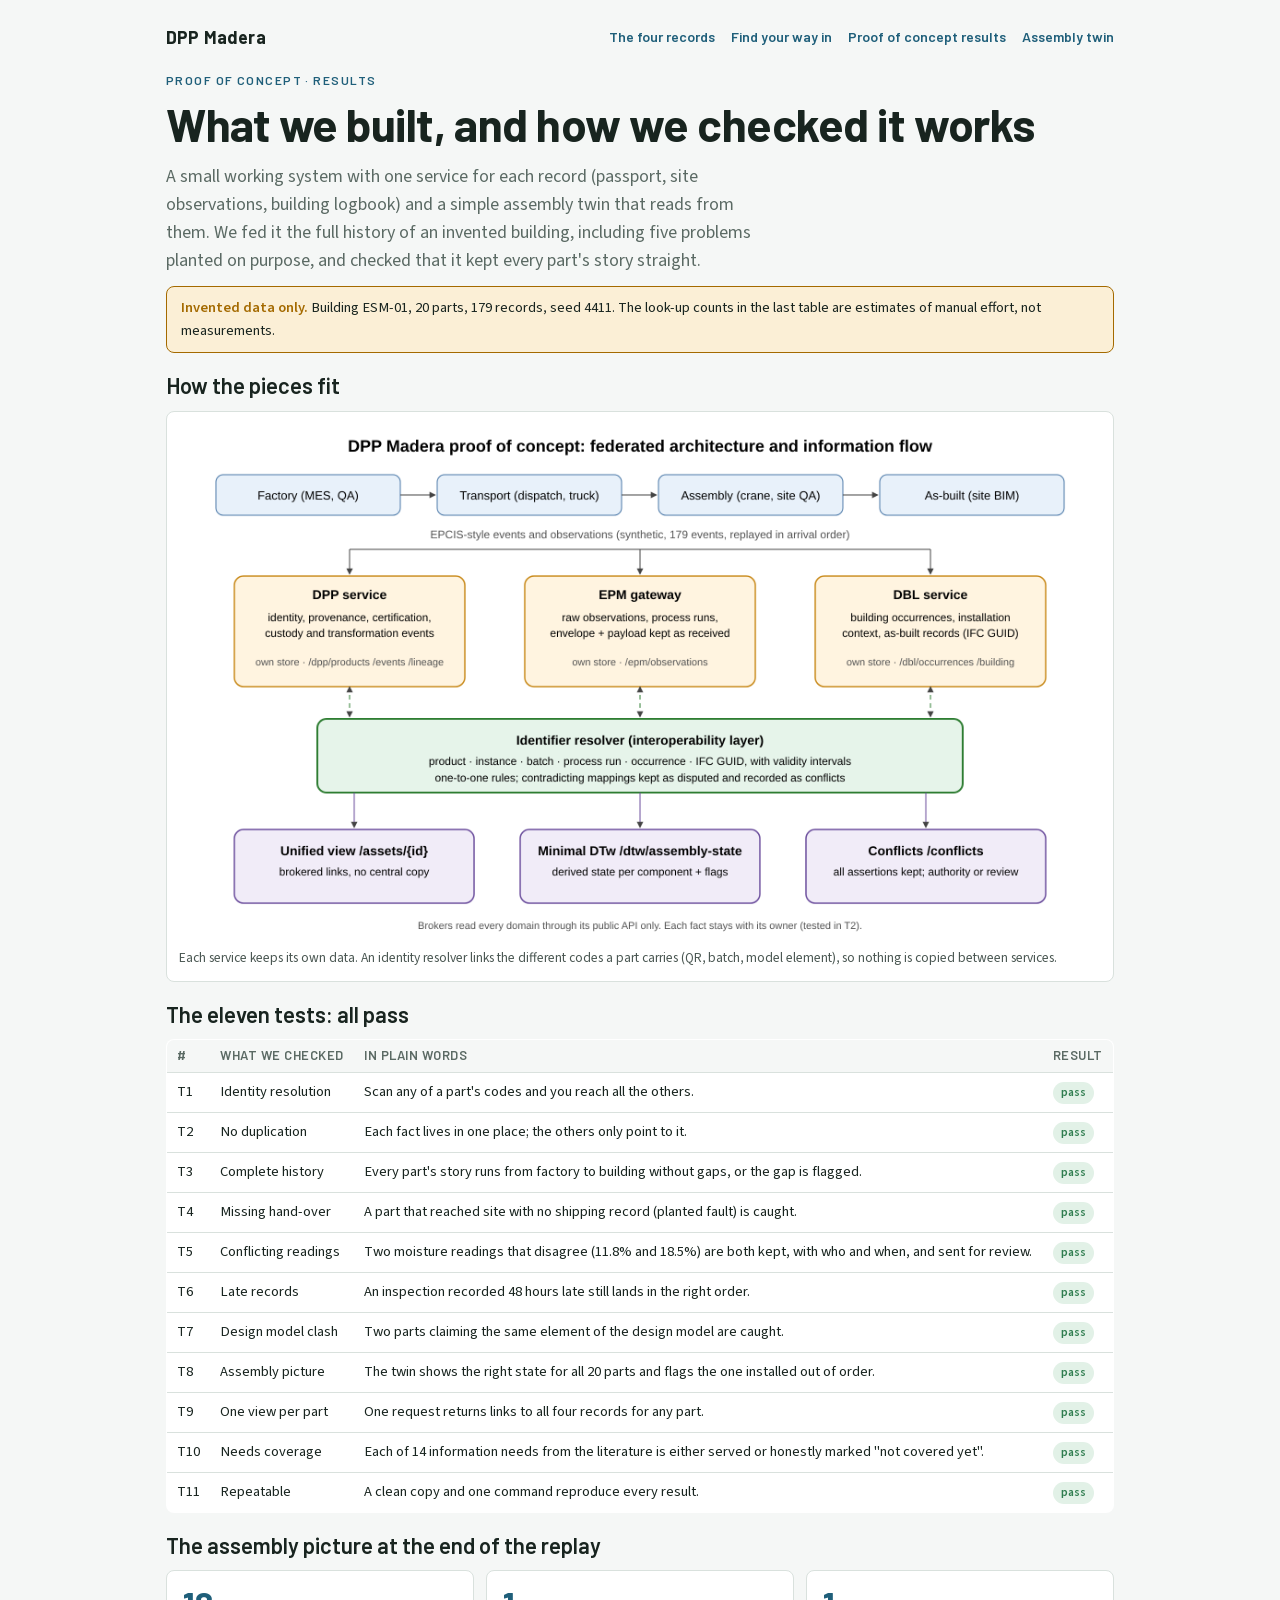
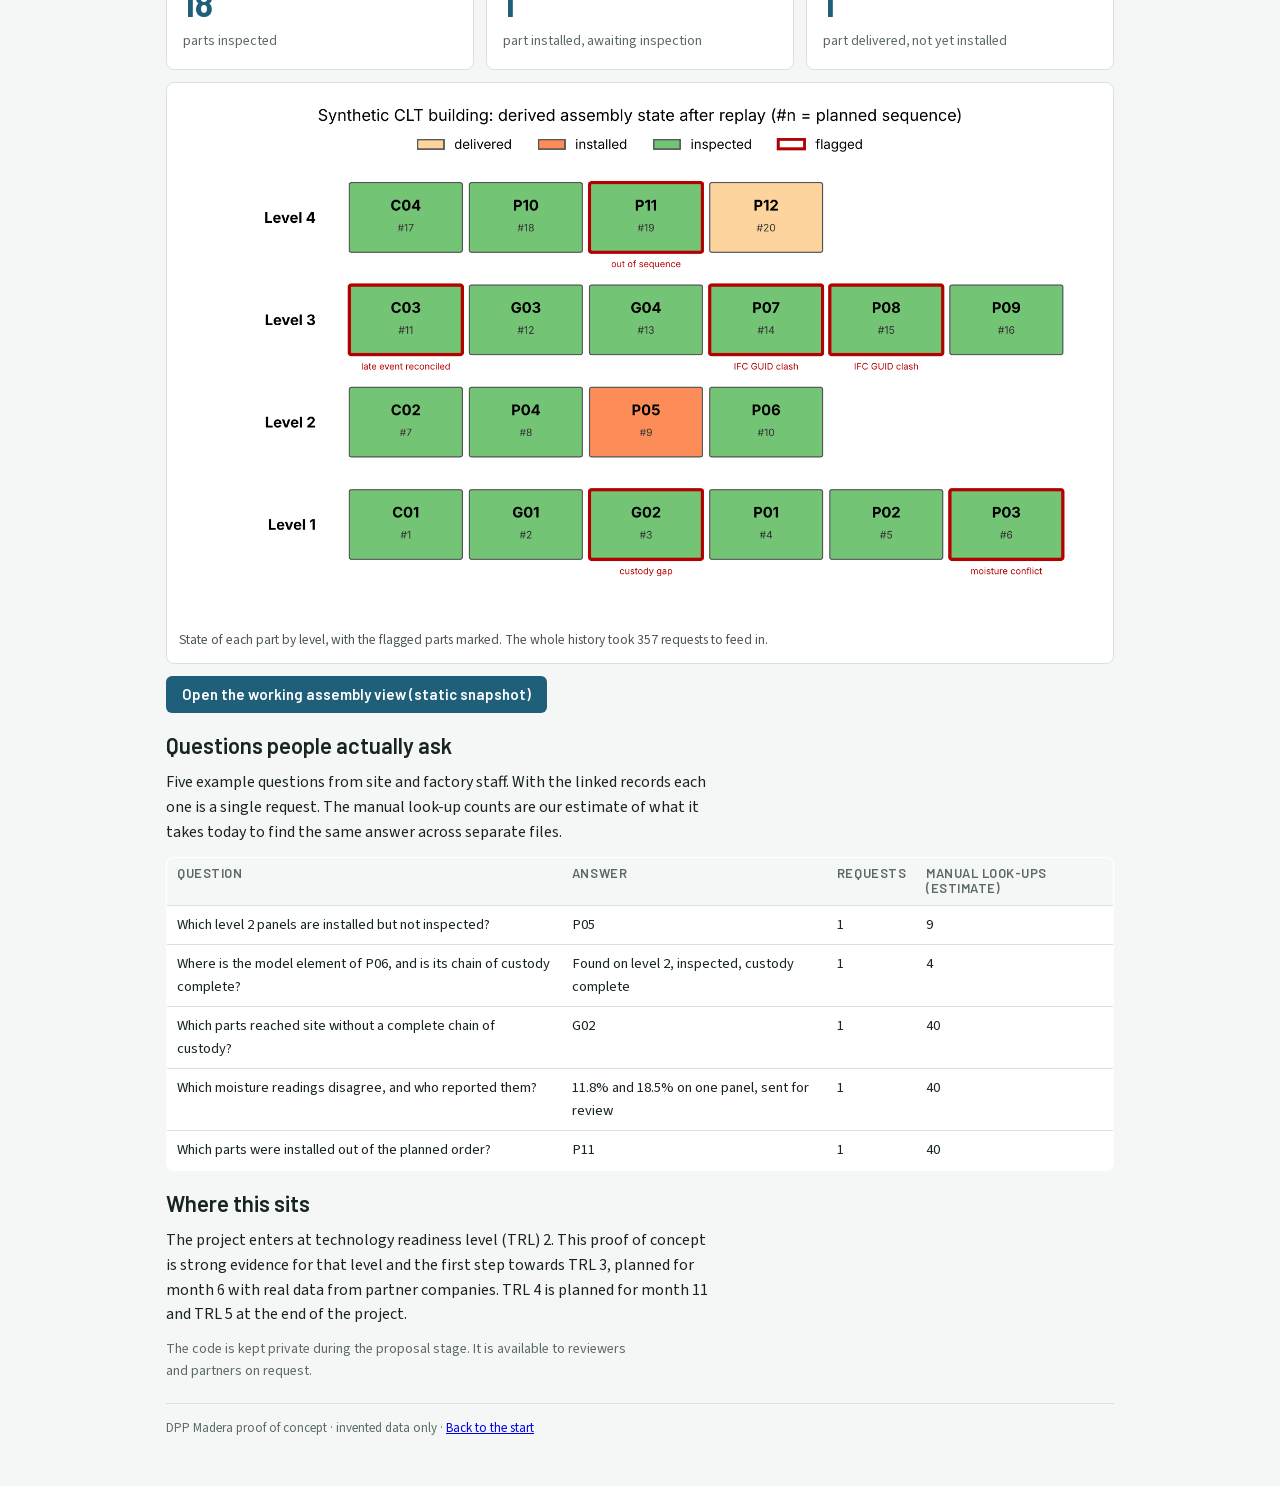
==== site/poc.html @ 1c22d86d "Add static website for the PoC mockups and results (site/) Landing page explaining DPP, EPM, DBL and" ====
<!doctype html>
<html lang="en-GB">
<head>
<meta charset="utf-8">
<meta name="viewport" content="width=device-width,initial-scale=1">
<title>PoC Results</title>
<meta name="description" content="What the DPP Madera proof of concept built, the eleven tests and their results. Invented data.">
<link rel="stylesheet" href="assets/site.css">
</head>
<body>
<div class="wrap">

<div class="top">
  <a class="brand" href="index.html">DPP Madera</a>
  <nav aria-label="Site">
    <a href="index.html#records">The four records</a>
    <a href="index.html#audiences">Find your way in</a>
    <a href="poc.html" aria-current="page">Proof of concept results</a>
    <a href="twin/index.html">Assembly twin</a>
  </nav>
</div>

<header class="hero">
  <div class="eyebrow">Proof of concept · results</div>
  <h1>What we built, and how we checked it works</h1>
  <p class="lede">A small working system with one service for each record (passport, site observations, building logbook) and a simple assembly twin that reads from them. We fed it the full history of an invented building, including five problems planted on purpose, and checked that it kept every part's story straight.</p>
  <div class="banner"><b>Invented data only.</b> Building ESM-01, 20 parts, 179 records, seed 4411. The look-up counts in the last table are estimates of manual effort, not measurements.</div>
</header>

<section aria-labelledby="arch-h">
  <h2 id="arch-h">How the pieces fit</h2>
  <figure>
    <img src="figures/architecture.png" alt="Architecture: the passport, site observation and building logbook services each keep their own data; an identity resolver links their identifiers; the assembly twin and the unified view read from them through their public interfaces." width="1600" loading="lazy">
    <figcaption>Each service keeps its own data. An identity resolver links the different codes a part carries (QR, batch, model element), so nothing is copied between services.</figcaption>
  </figure>
</section>

<section aria-labelledby="tests-h">
  <h2 id="tests-h">The eleven tests: all pass</h2>
  <div class="tablewrap"><table>
    <thead><tr><th>#</th><th>What we checked</th><th>In plain words</th><th>Result</th></tr></thead>
    <tbody>
      <tr><td>T1</td><td>Identity resolution</td><td>Scan any of a part's codes and you reach all the others.</td><td><span class="badge b-ok">pass</span></td></tr>
      <tr><td>T2</td><td>No duplication</td><td>Each fact lives in one place; the others only point to it.</td><td><span class="badge b-ok">pass</span></td></tr>
      <tr><td>T3</td><td>Complete history</td><td>Every part's story runs from factory to building without gaps, or the gap is flagged.</td><td><span class="badge b-ok">pass</span></td></tr>
      <tr><td>T4</td><td>Missing hand-over</td><td>A part that reached site with no shipping record (planted fault) is caught.</td><td><span class="badge b-ok">pass</span></td></tr>
      <tr><td>T5</td><td>Conflicting readings</td><td>Two moisture readings that disagree (11.8% and 18.5%) are both kept, with who and when, and sent for review.</td><td><span class="badge b-ok">pass</span></td></tr>
      <tr><td>T6</td><td>Late records</td><td>An inspection recorded 48 hours late still lands in the right order.</td><td><span class="badge b-ok">pass</span></td></tr>
      <tr><td>T7</td><td>Design model clash</td><td>Two parts claiming the same element of the design model are caught.</td><td><span class="badge b-ok">pass</span></td></tr>
      <tr><td>T8</td><td>Assembly picture</td><td>The twin shows the right state for all 20 parts and flags the one installed out of order.</td><td><span class="badge b-ok">pass</span></td></tr>
      <tr><td>T9</td><td>One view per part</td><td>One request returns links to all four records for any part.</td><td><span class="badge b-ok">pass</span></td></tr>
      <tr><td>T10</td><td>Needs coverage</td><td>Each of 14 information needs from the literature is either served or honestly marked "not covered yet".</td><td><span class="badge b-ok">pass</span></td></tr>
      <tr><td>T11</td><td>Repeatable</td><td>A clean copy and one command reproduce every result.</td><td><span class="badge b-ok">pass</span></td></tr>
    </tbody>
  </table></div>
</section>

<section aria-labelledby="state-h">
  <h2 id="state-h">The assembly picture at the end of the replay</h2>
  <div class="grid3">
    <div class="card"><span class="stat">18</span><span>parts inspected</span></div>
    <div class="card"><span class="stat">1</span><span>part installed, awaiting inspection</span></div>
    <div class="card"><span class="stat">1</span><span>part delivered, not yet installed</span></div>
  </div>
  <figure>
    <img src="figures/assembly_state.png" alt="Chart of the assembly state per level: most parts inspected, one installed, one delivered, with flagged parts outlined." width="1600" loading="lazy">
    <figcaption>State of each part by level, with the flagged parts marked. The whole history took 357 requests to feed in.</figcaption>
  </figure>
  <div class="row"><a class="btn" href="twin/index.html">Open the working assembly view (static snapshot)</a></div>
</section>

<section aria-labelledby="q-h">
  <h2 id="q-h">Questions people actually ask</h2>
  <p>Five example questions from site and factory staff. With the linked records each one is a single request. The manual look-up counts are our estimate of what it takes today to find the same answer across separate files.</p>
  <div class="tablewrap"><table>
    <thead><tr><th>Question</th><th>Answer</th><th>Requests</th><th>Manual look-ups (estimate)</th></tr></thead>
    <tbody>
      <tr><td>Which level 2 panels are installed but not inspected?</td><td>P05</td><td>1</td><td>9</td></tr>
      <tr><td>Where is the model element of P06, and is its chain of custody complete?</td><td>Found on level 2, inspected, custody complete</td><td>1</td><td>4</td></tr>
      <tr><td>Which parts reached site without a complete chain of custody?</td><td>G02</td><td>1</td><td>40</td></tr>
      <tr><td>Which moisture readings disagree, and who reported them?</td><td>11.8% and 18.5% on one panel, sent for review</td><td>1</td><td>40</td></tr>
      <tr><td>Which parts were installed out of the planned order?</td><td>P11</td><td>1</td><td>40</td></tr>
    </tbody>
  </table></div>
</section>

<section aria-labelledby="trl-h">
  <h2 id="trl-h">Where this sits</h2>
  <p>The project enters at technology readiness level (TRL) 2. This proof of concept is strong evidence for that level and the first step towards TRL 3, planned for month 6 with real data from partner companies. TRL 4 is planned for month 11 and TRL 5 at the end of the project.</p>
  <p class="note">The code is kept private during the proposal stage. It is available to reviewers and partners on request.</p>
</section>

<footer>
  <p>DPP Madera proof of concept · invented data only · <a href="index.html">Back to the start</a></p>
</footer>
</div>
</body>
</html>
---- site/assets/site.css ----
@font-face {
  font-family: 'Barlow';
  font-style: normal;
  font-weight: 500;
  font-display: swap;
  src: url([data-uri]) format('woff2');
  unicode-range: U+0000-00FF, U+0131, U+0152-0153, U+02BB-02BC, U+02C6, U+02DA, U+02DC, U+0304, U+0308, U+0329, U+2000-206F, U+20AC, U+2122, U+2191, U+2193, U+2212, U+2215, U+FEFF, U+FFFD;
}
@font-face {
  font-family: 'Barlow';
  font-style: normal;
  font-weight: 600;
  font-display: swap;
  src: url([data-uri]) format('woff2');
  unicode-range: U+0000-00FF, U+0131, U+0152-0153, U+02BB-02BC, U+02C6, U+02DA, U+02DC, U+0304, U+0308, U+0329, U+2000-206F, U+20AC, U+2122, U+2191, U+2193, U+2212, U+2215, U+FEFF, U+FFFD;
}
@font-face {
  font-family: 'Barlow';
  font-style: normal;
  font-weight: 700;
  font-display: swap;
  src: url([data-uri]) format('woff2');
  unicode-range: U+0000-00FF, U+0131, U+0152-0153, U+02BB-02BC, U+02C6, U+02DA, U+02DC, U+0304, U+0308, U+0329, U+2000-206F, U+20AC, U+2122, U+2191, U+2193, U+2212, U+2215, U+FEFF, U+FFFD;
}
@font-face {
  font-family: 'IBM Plex Mono';
  font-style: normal;
  font-weight: 400;
  font-display: swap;
  src: url([data-uri]) format('woff2');
  unicode-range: U+0000-00FF, U+0131, U+0152-0153, U+02BB-02BC, U+02C6, U+02DA, U+02DC, U+0304, U+0308, U+0329, U+2000-206F, U+20AC, U+2122, U+2191, U+2193, U+2212, U+2215, U+FEFF, U+FFFD;
}
@font-face {
  font-family: 'IBM Plex Mono';
  font-style: normal;
  font-weight: 500;
  font-display: swap;
  src: url([data-uri]) format('woff2');
  unicode-range: U+0000-00FF, U+0131, U+0152-0153, U+02BB-02BC, U+02C6, U+02DA, U+02DC, U+0304, U+0308, U+0329, U+2000-206F, U+20AC, U+2122, U+2191, U+2193, U+2212, U+2215, U+FEFF, U+FFFD;
}
@font-face {
  font-family: 'Source Sans 3';
  font-style: normal;
  font-weight: 400;
  font-display: swap;
  src: url([data-uri]) format('woff2');
  unicode-range: U+0000-00FF, U+0131, U+0152-0153, U+02BB-02BC, U+02C6, U+02DA, U+02DC, U+0304, U+0308, U+0329, U+2000-206F, U+20AC, U+2122, U+2191, U+2193, U+2212, U+2215, U+FEFF, U+FFFD;
}
@font-face {
  font-family: 'Source Sans 3';
  font-style: normal;
  font-weight: 600;
  font-display: swap;
  src: url([data-uri]) format('woff2');
  unicode-range: U+0000-00FF, U+0131, U+0152-0153, U+02BB-02BC, U+02C6, U+02DA, U+02DC, U+0304, U+0308, U+0329, U+2000-206F, U+20AC, U+2122, U+2191, U+2193, U+2212, U+2215, U+FEFF, U+FFFD;
}
*,*::before,*::after{box-sizing:border-box}
body{margin:0}
img{max-width:100%}
:root{
  --bg:#f5f7f6; --surface:#ffffff; --ink:#18241f; --muted:#5b6a64; --line:#d9e1dd;
  --accent:#1f5f7a; --accent-soft:#e3eef3;
  --dpp:#1f5f7a; --dpp-soft:#e1edf3; --epm:#6b4fa0; --epm-soft:#eee8f6; --dbl:#0f766e; --dbl-soft:#dcf0ed; --dtw:#3f4a55; --dtw-soft:#e6e9ec;
  --ok:#2f7d4f; --ok-soft:#e2f1e7; --warn:#a46a00; --warn-soft:#fbefd6; --bad:#b3362c; --bad-soft:#f8e1de;
  --s-planned:#e7ecea; --s-made:#d6e3ea; --s-move:#b9d3e0; --s-site:#8fbad0; --s-installed:#4f8fae; --s-inspected:#2f7d4f;
  --display:"Barlow","Arial Narrow",Arial,sans-serif; --body:"Source Sans 3","Segoe UI",Helvetica,Arial,sans-serif; --mono:"IBM Plex Mono",ui-monospace,Menlo,Consolas,monospace;
}
@media (prefers-color-scheme:dark){:root:not([data-theme="light"]){
  --bg:#111816; --surface:#18211e; --ink:#e4ece8; --muted:#9aaba4; --line:#2c3833;
  --accent:#7cb8d3; --accent-soft:#1c2f37;
  --dpp:#7cb8d3; --dpp-soft:#1c2f37; --epm:#b9a1e6; --epm-soft:#2a2238; --dbl:#5fcfc2; --dbl-soft:#16322f; --dtw:#b7c2cc; --dtw-soft:#262d33;
  --ok:#6cc08b; --ok-soft:#1b3125; --warn:#e2b04f; --warn-soft:#3a2d12; --bad:#ef8a7f; --bad-soft:#3d1f1c;
  --s-planned:#26302c; --s-made:#2a3b44; --s-move:#2f4e5e; --s-site:#3a6b83; --s-installed:#4f8fae; --s-inspected:#3f9a63; color-scheme:dark}}
:root[data-theme="dark"]{
  --bg:#111816; --surface:#18211e; --ink:#e4ece8; --muted:#9aaba4; --line:#2c3833;
  --accent:#7cb8d3; --accent-soft:#1c2f37;
  --dpp:#7cb8d3; --dpp-soft:#1c2f37; --epm:#b9a1e6; --epm-soft:#2a2238; --dbl:#5fcfc2; --dbl-soft:#16322f; --dtw:#b7c2cc; --dtw-soft:#262d33;
  --ok:#6cc08b; --ok-soft:#1b3125; --warn:#e2b04f; --warn-soft:#3a2d12; --bad:#ef8a7f; --bad-soft:#3d1f1c;
  --s-planned:#26302c; --s-made:#2a3b44; --s-move:#2f4e5e; --s-site:#3a6b83; --s-installed:#4f8fae; --s-inspected:#3f9a63; color-scheme:dark}
[hidden]{display:none!important}
body{background:var(--bg);color:var(--ink);font:16px/1.55 var(--body)}
h1,h2,h3{font-family:var(--display);line-height:1.15;text-wrap:balance;margin:0}
h1{font-size:clamp(28px,4.4vw,40px);font-weight:700;letter-spacing:-.01em}
h2{font-size:22px;font-weight:600} h3{font-size:17px;font-weight:600}
p{margin:0;max-width:68ch}
.eyebrow{font:600 12px/1 var(--display);letter-spacing:.12em;text-transform:uppercase;color:var(--accent)}
.lede{color:var(--muted);font-size:18px}
.note{font-size:14px;color:var(--muted)}
.mono{font-family:var(--mono);font-size:12.5px;word-break:break-all}
a:focus-visible,button:focus-visible,input:focus-visible{outline:2px solid var(--accent);outline-offset:2px;border-radius:2px}
.rec{display:inline-flex;align-items:center;gap:6px;font:600 12px/1 var(--body);padding:4px 7px 4px 4px;border-radius:4px;white-space:nowrap;vertical-align:middle}
.rec b{font:700 11px/1 var(--display);letter-spacing:.06em;color:var(--surface);padding:3px 5px;border-radius:3px}
.rec.solo{padding:2px} .rec.solo b{font-size:10px}
.rec-dpp{background:var(--dpp-soft);color:var(--dpp)} .rec-dpp b{background:var(--dpp)}
.rec-epm{background:var(--epm-soft);color:var(--epm)} .rec-epm b{background:var(--epm)}
.rec-dbl{background:var(--dbl-soft);color:var(--dbl)} .rec-dbl b{background:var(--dbl)}
.rec-dtw{background:var(--dtw-soft);color:var(--dtw)} .rec-dtw b{background:var(--dtw)}
.legend4{display:grid;grid-template-columns:repeat(4,minmax(0,1fr));gap:8px;background:var(--surface);border:1px solid var(--line);border-radius:8px;padding:10px}
.legend4 div{display:flex;flex-direction:column;gap:4px;font-size:13px;color:var(--muted);line-height:1.35;min-width:0}
.legend4 .rec{align-self:flex-start}
.badge{display:inline-flex;align-items:center;gap:6px;font:600 12px/1 var(--body);padding:5px 8px;border-radius:99px;white-space:nowrap}
.b-ok{background:var(--ok-soft);color:var(--ok)} .b-warn{background:var(--warn-soft);color:var(--warn)} .b-bad{background:var(--bad-soft);color:var(--bad)} .b-info{background:var(--accent-soft);color:var(--accent)}
.card{background:var(--surface);border:1px solid var(--line);border-radius:8px;padding:16px;display:flex;flex-direction:column;gap:10px;min-width:0}
.qr{background:#fff;padding:5px;border-radius:4px;border:1px solid var(--line);flex:none;display:inline-block;line-height:0}
.qr svg{display:block} .qr path{fill:#111}
.chip{width:48px;height:48px;border-radius:6px;background:repeating-linear-gradient(90deg,#c9a26b 0 6px,#b98f58 6px 7px,#d1ac77 7px 13px);display:grid;place-items:center;font:700 14px/1 var(--display);color:#2a1d0c;flex:none}
footer{border-top:1px solid var(--line);padding-top:14px;display:flex;flex-direction:column;gap:6px;font-size:13px;color:var(--muted)}
@media (max-width:820px){.legend4{grid-template-columns:repeat(2,minmax(0,1fr))}}
@media (prefers-reduced-motion:reduce){*{transition:none!important;animation:none!important}}

/* Layout: a short chooser. One row per audience, each pointing to the mockup made for it. */
.wrap{max-width:980px;margin:0 auto;padding-left:max(16px,env(safe-area-inset-left,0px));padding-right:max(16px,env(safe-area-inset-right,0px));padding-block:28px 48px;display:flex;flex-direction:column;gap:20px}
.opts{display:flex;flex-direction:column;gap:10px}
.opt{display:grid;grid-template-columns:56px minmax(0,1fr) auto;gap:16px;align-items:center;background:var(--surface);border:1px solid var(--line);border-radius:8px;padding:14px 16px;text-decoration:none;color:var(--ink)}
.opt:hover{border-color:var(--accent)}
.opt .l{font:700 30px/1 var(--display);color:var(--accent);text-align:center}
.opt h2{font-size:19px} .opt p{color:var(--muted);font-size:14.5px}
.opt .who{font:600 12px/1 var(--display);letter-spacing:.08em;text-transform:uppercase;color:var(--muted)}
.opt .go{font:600 14px/1 var(--display);color:var(--accent);white-space:nowrap}
.opt>div{display:flex;flex-direction:column;gap:4px;min-width:0}
@media (max-width:560px){.opt{grid-template-columns:40px minmax(0,1fr)} .opt .go{grid-column:2}}

/* Site pages (landing, results). Shares the tokens above with the mockups. */
.top{display:flex;justify-content:space-between;align-items:center;gap:12px;flex-wrap:wrap;font:600 14px/1 var(--display)}
.top a{color:var(--accent);text-decoration:none}
.top nav{display:flex;gap:16px;flex-wrap:wrap}
.brand{font:700 18px/1 var(--display);color:var(--ink)!important;letter-spacing:.01em}
.hero{display:flex;flex-direction:column;gap:12px;padding-top:8px}
.hero h1{font-size:clamp(30px,5vw,46px)}
.banner{background:var(--warn-soft);color:var(--ink);border:1px solid var(--warn);border-radius:8px;padding:10px 14px;font-size:14.5px}
.banner b{color:var(--warn)}
section{display:flex;flex-direction:column;gap:12px}
.grid2{display:grid;grid-template-columns:repeat(2,minmax(0,1fr));gap:12px}
.grid4{display:grid;grid-template-columns:repeat(4,minmax(0,1fr));gap:12px}
.grid3{display:grid;grid-template-columns:repeat(3,minmax(0,1fr));gap:12px}
.card p{font-size:15px}
.card .ex{font-size:13.5px;color:var(--muted);border-top:1px dashed var(--line);padding-top:8px}
.stat{font:700 34px/1 var(--display);color:var(--accent)}
.stat+span{font-size:14px;color:var(--muted)}
.btn{display:inline-block;background:var(--accent);color:var(--surface);text-decoration:none;font:600 15px/1 var(--display);padding:11px 16px;border-radius:6px}
.btn.ghost{background:transparent;color:var(--accent);border:1px solid var(--accent)}
.row{display:flex;gap:10px;flex-wrap:wrap;align-items:center}
.flow{display:flex;align-items:stretch;gap:8px;flex-wrap:wrap}
.flow .step{flex:1 1 140px;background:var(--surface);border:1px solid var(--line);border-radius:8px;padding:10px 12px;font-size:14px}
.flow .step b{display:block;font:600 15px/1.2 var(--display);margin-bottom:2px}
table{border-collapse:collapse;width:100%;font-size:14.5px;background:var(--surface);border:1px solid var(--line);border-radius:8px;overflow:hidden}
th,td{text-align:left;padding:8px 10px;border-bottom:1px solid var(--line);vertical-align:top}
th{font:600 13px/1.2 var(--display);letter-spacing:.04em;text-transform:uppercase;color:var(--muted);background:var(--bg)}
.tablewrap{overflow-x:auto}
figure{margin:0;background:#fff;border:1px solid var(--line);border-radius:8px;padding:12px}
figure img{display:block;margin:0 auto}
figcaption{font-size:13.5px;color:#4a5752;margin-top:8px}
@media (max-width:820px){.grid4{grid-template-columns:repeat(2,minmax(0,1fr))}.grid3{grid-template-columns:minmax(0,1fr)}}
@media (max-width:560px){.grid2,.grid4{grid-template-columns:minmax(0,1fr)}}
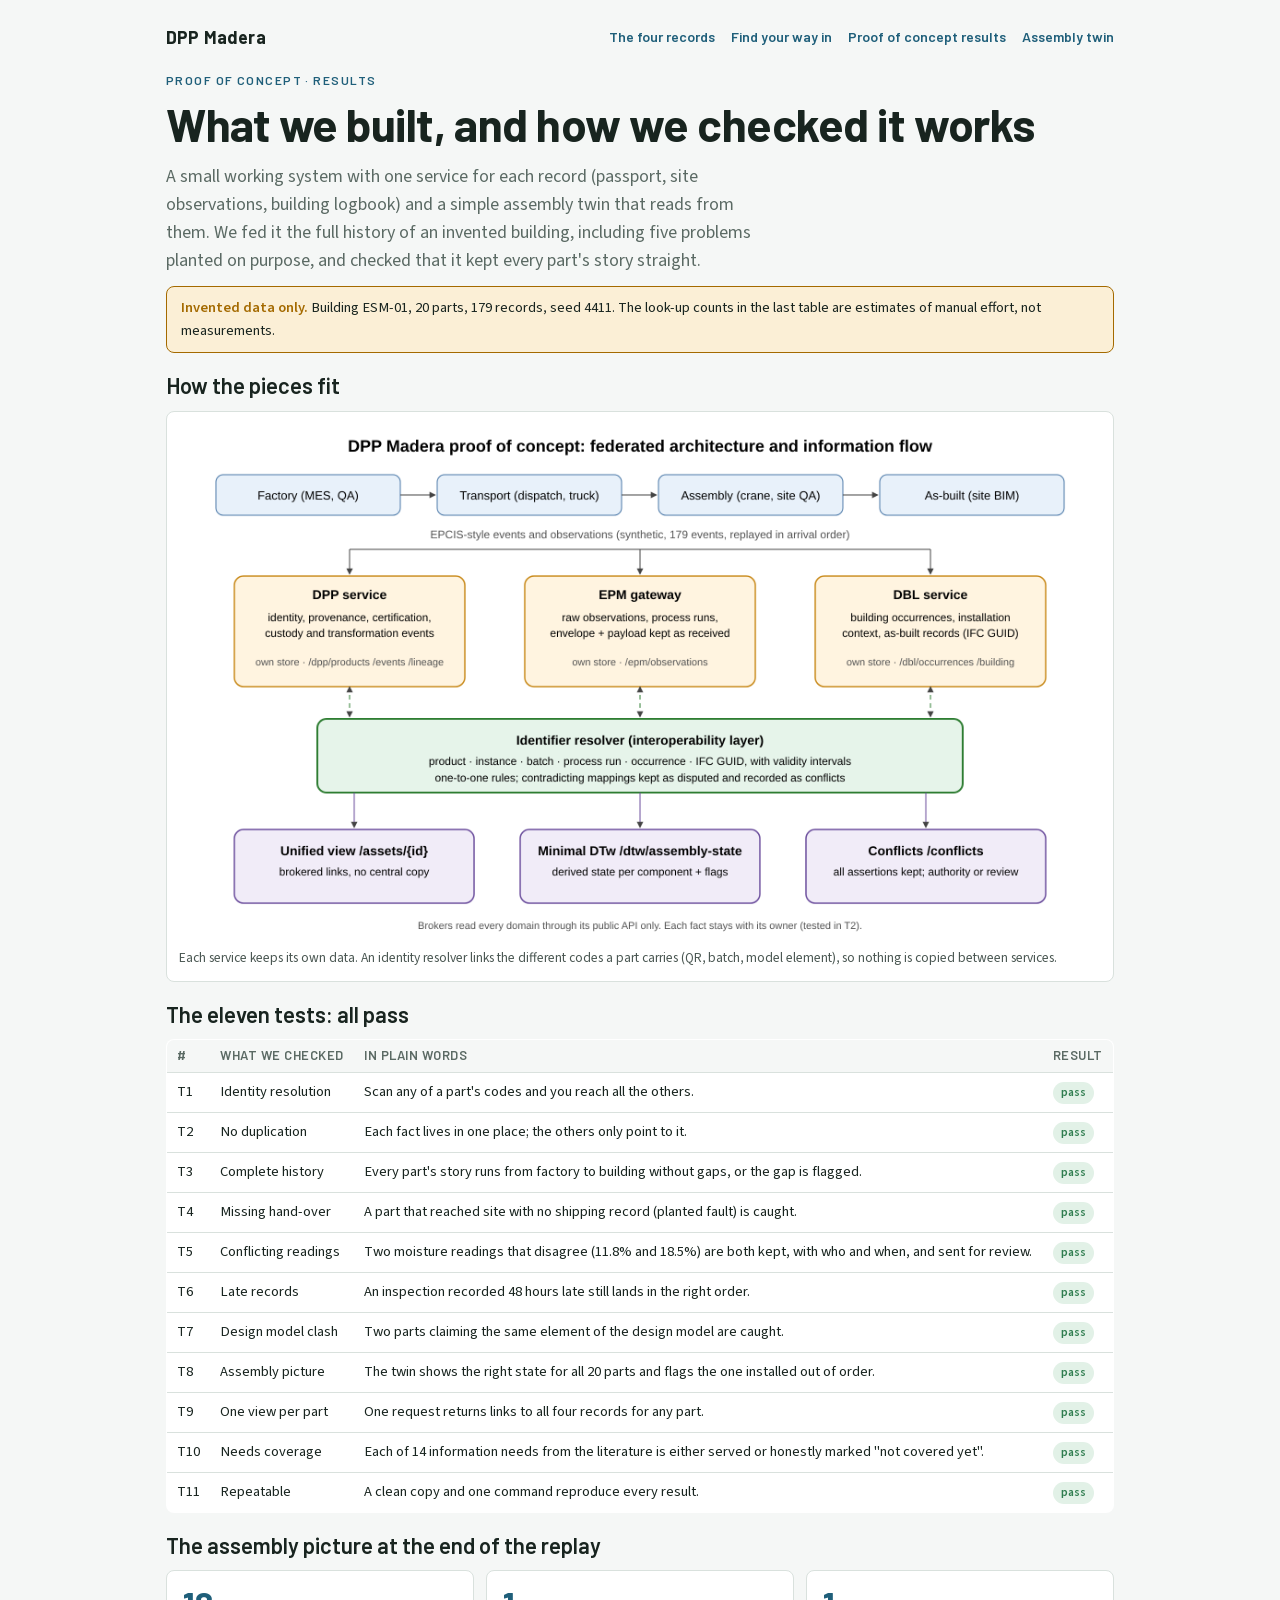
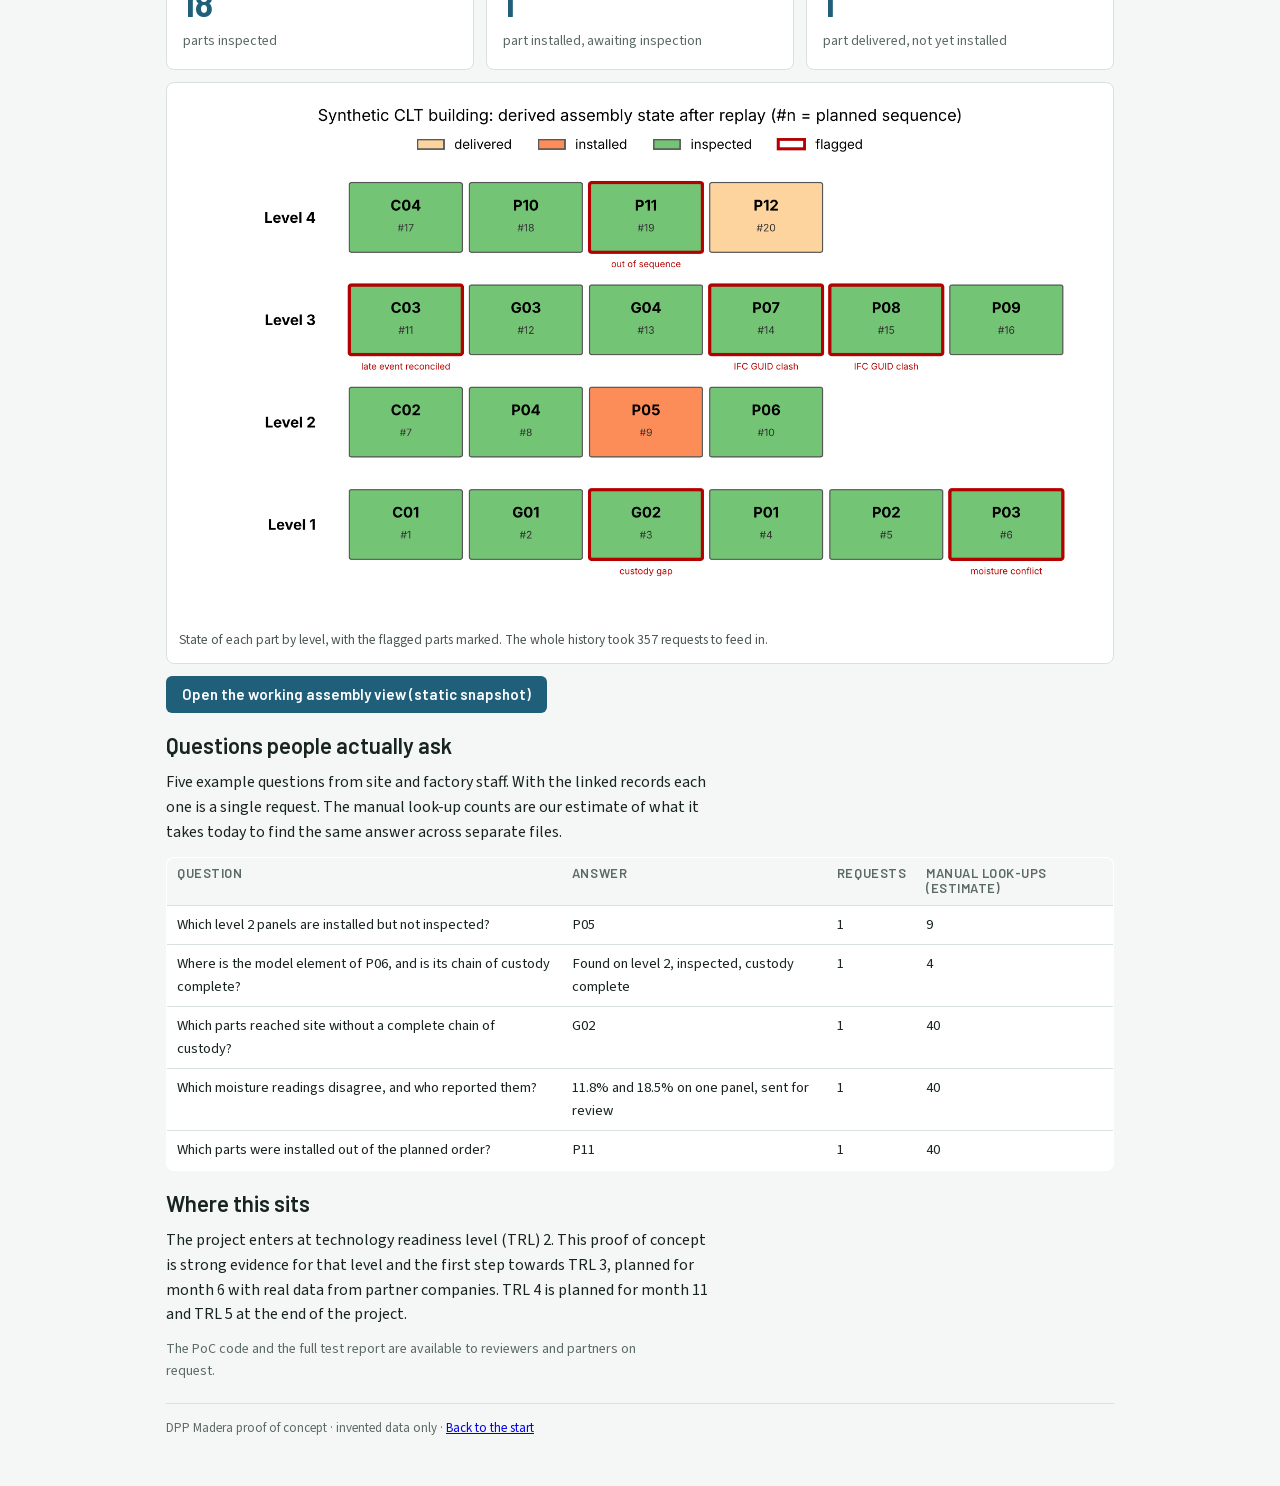
==== commit cca05ee3: "Publish site/ with GitHub Pages via Actions Co-Authored-By: Claude Opus 5.5 <noreply@anthropic.com> " ====
--- a/site/poc.html
+++ b/site/poc.html
@@ -87,7 +87,7 @@
 <section aria-labelledby="trl-h">
   <h2 id="trl-h">Where this sits</h2>
   <p>The project enters at technology readiness level (TRL) 2. This proof of concept is strong evidence for that level and the first step towards TRL 3, planned for month 6 with real data from partner companies. TRL 4 is planned for month 11 and TRL 5 at the end of the project.</p>
-  <p class="note">The code is kept private during the proposal stage. It is available to reviewers and partners on request.</p>
+  <p class="note">The PoC code and the full test report are available to reviewers and partners on request.</p>
 </section>
 
 <footer>
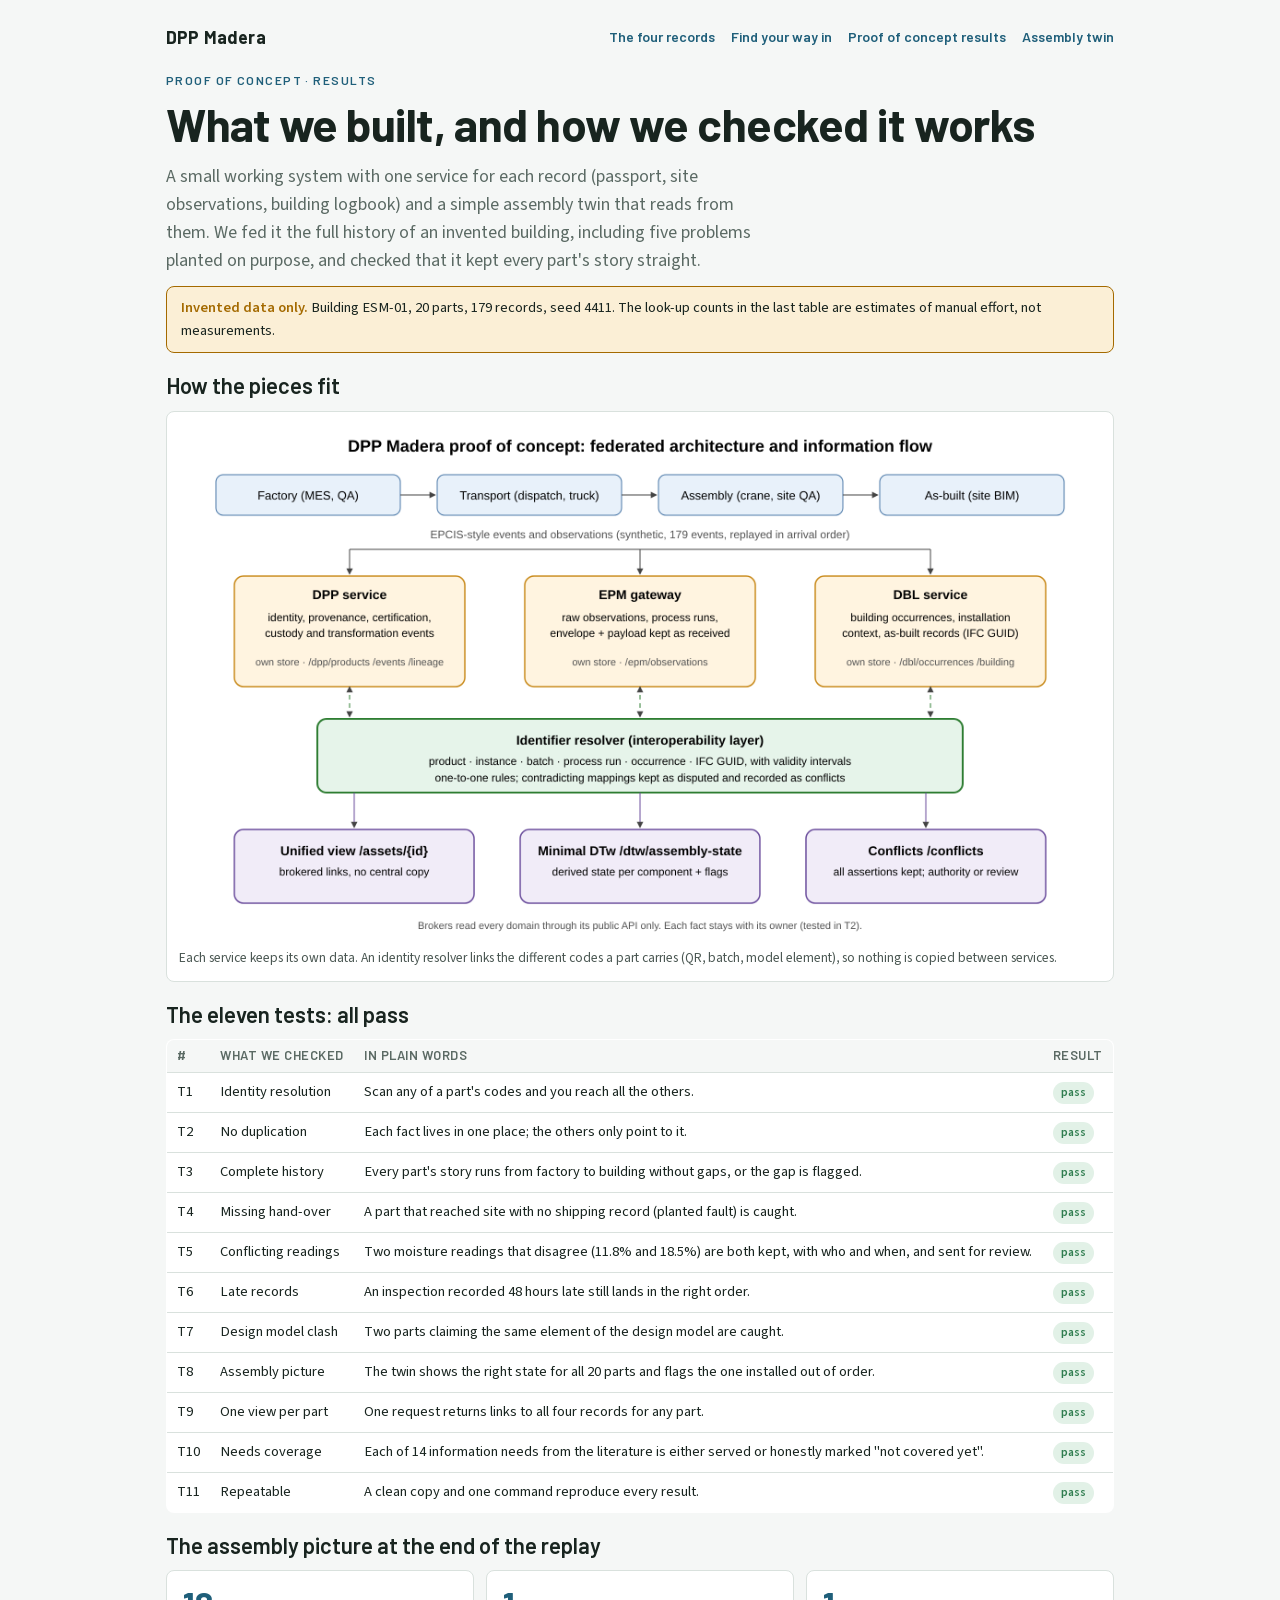
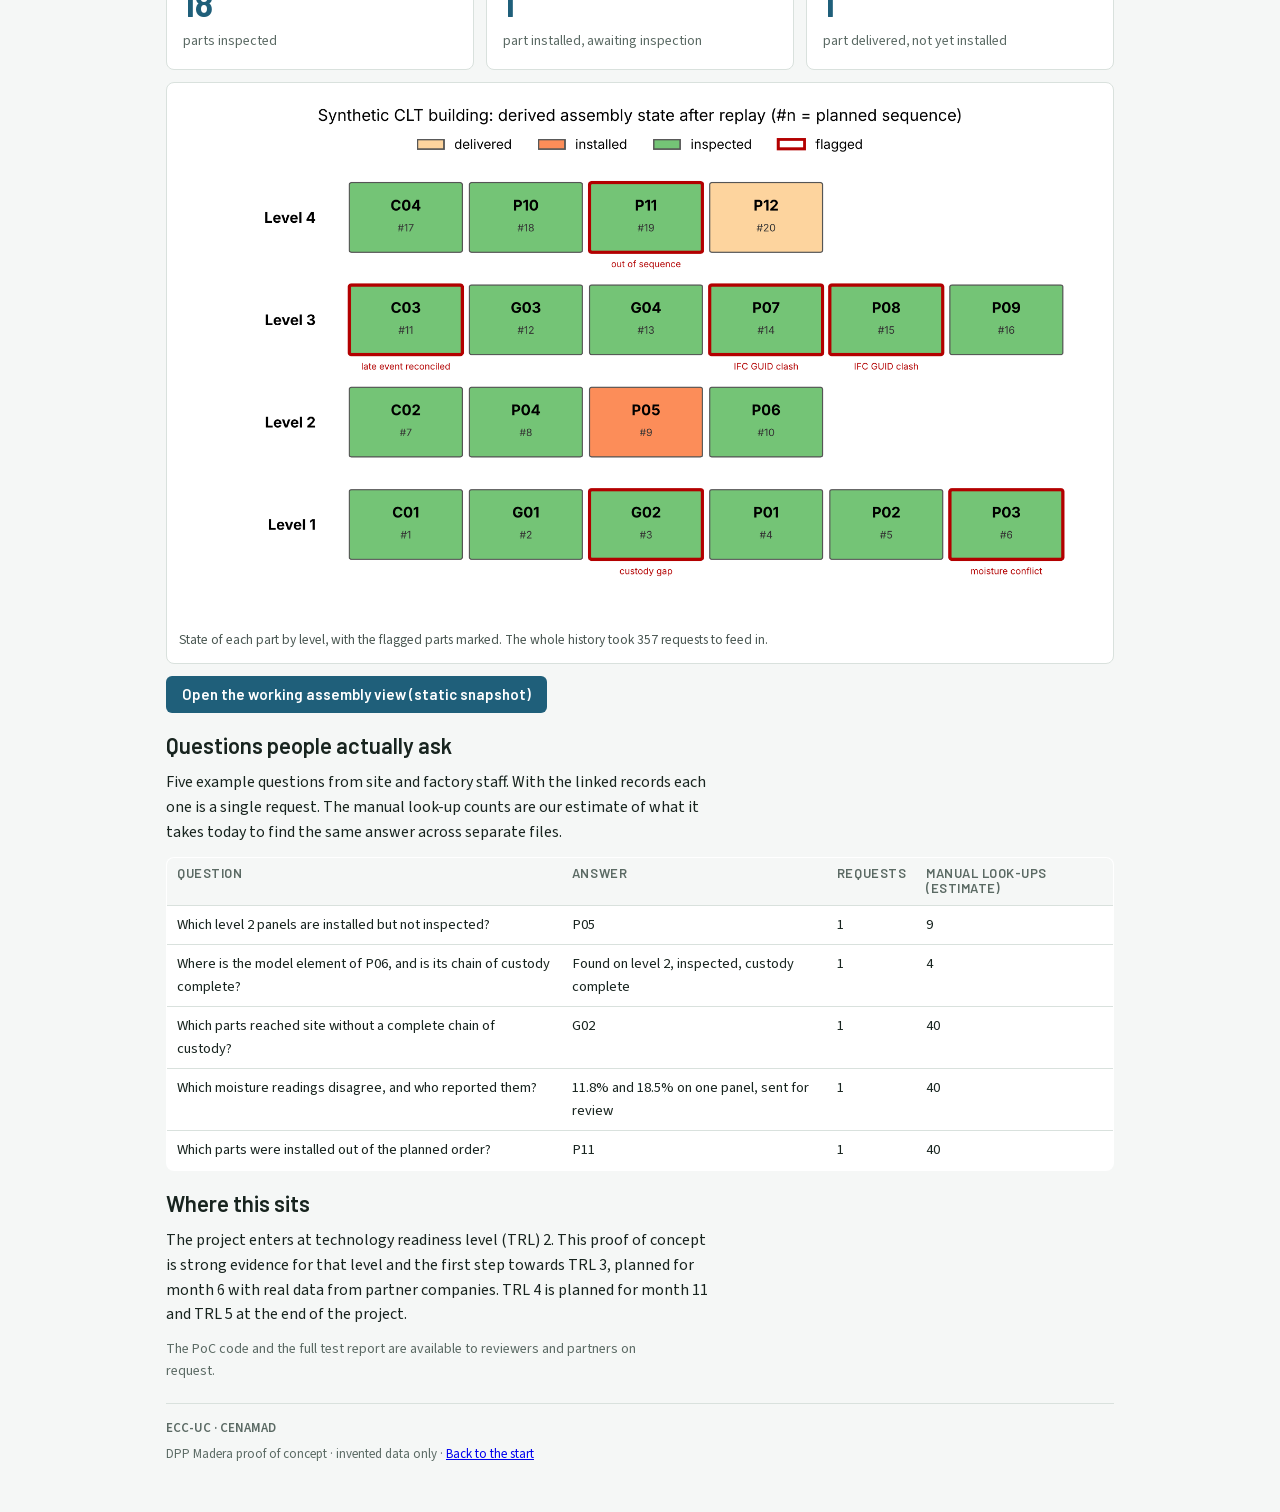
==== commit 43e97229: "Site footer: ECC-UC and CENAMAD, no call reference Co-Authored-By: Claude Opus 5.5 <noreply@anthropi" ====
--- a/site/poc.html
+++ b/site/poc.html
@@ -91,6 +91,7 @@
 </section>
 
 <footer>
+  <p><b>ECC-UC · CENAMAD</b></p>
   <p>DPP Madera proof of concept · invented data only · <a href="index.html">Back to the start</a></p>
 </footer>
 </div>
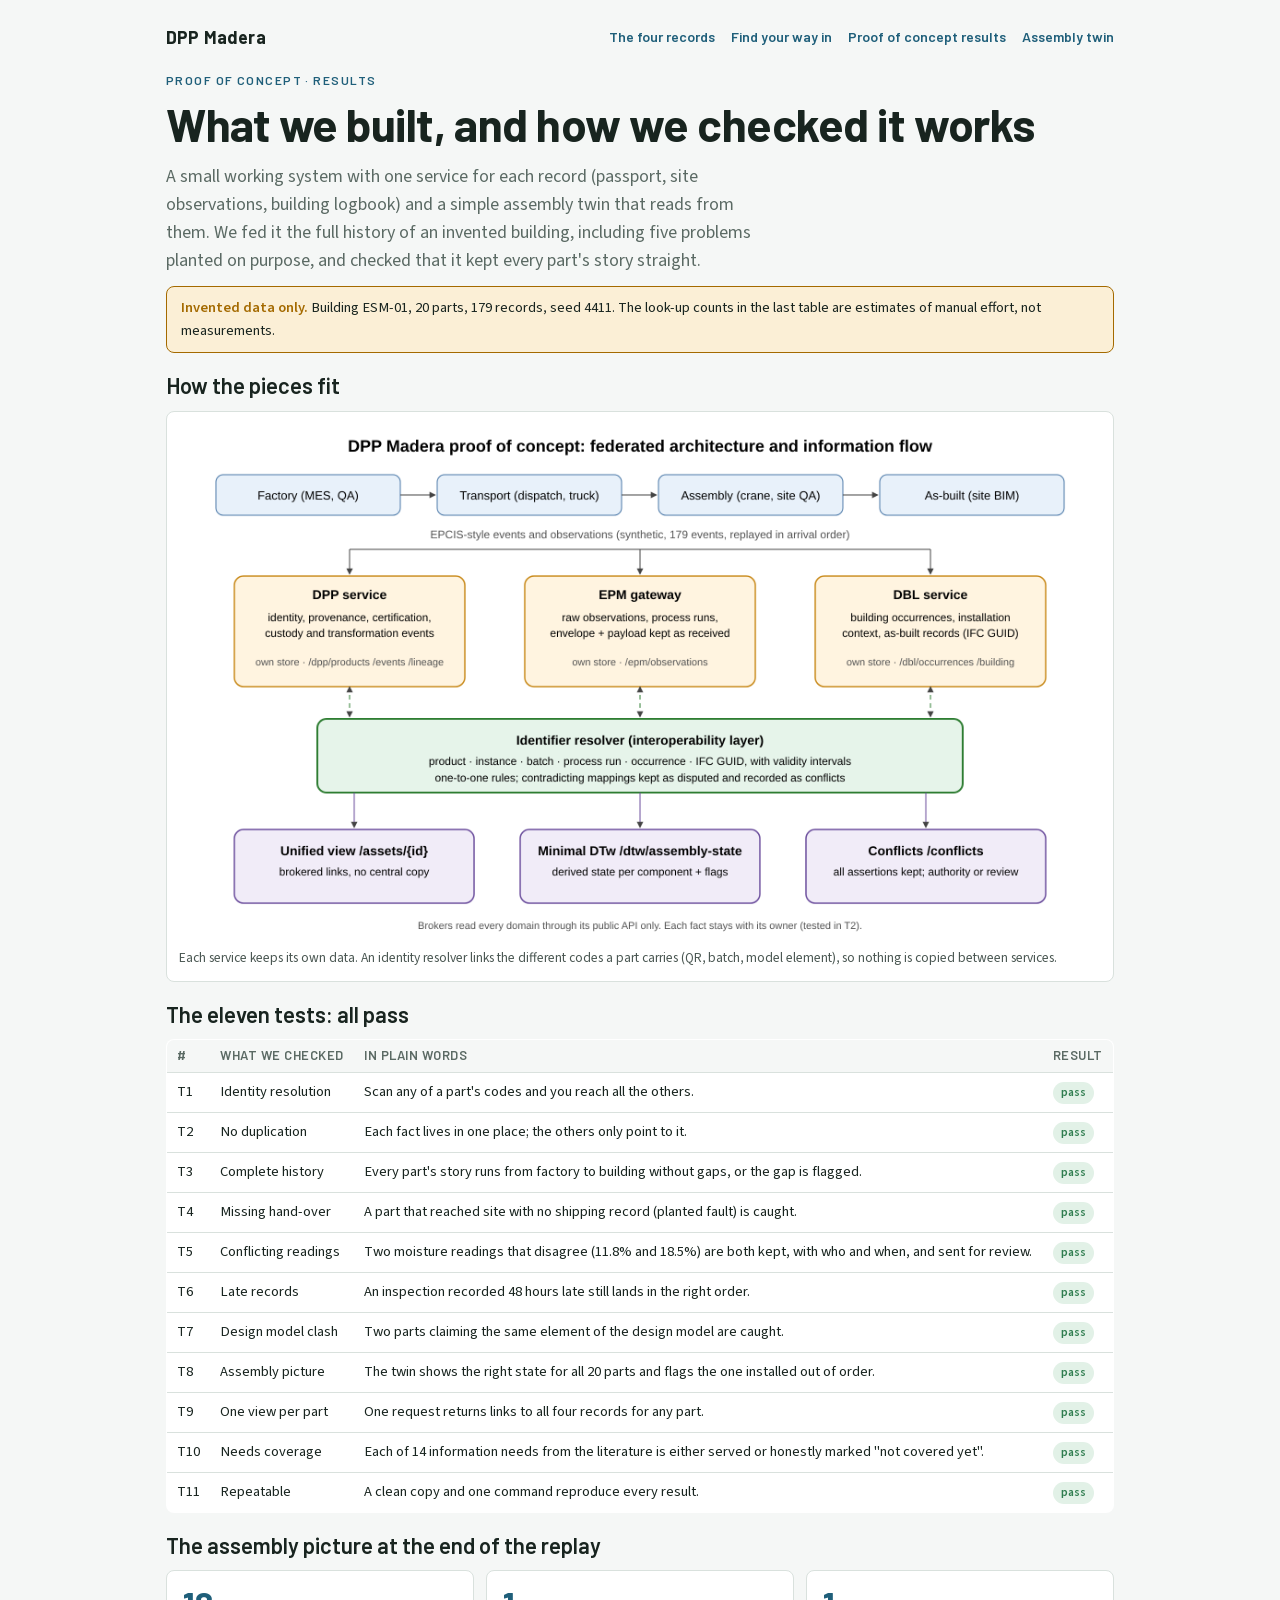
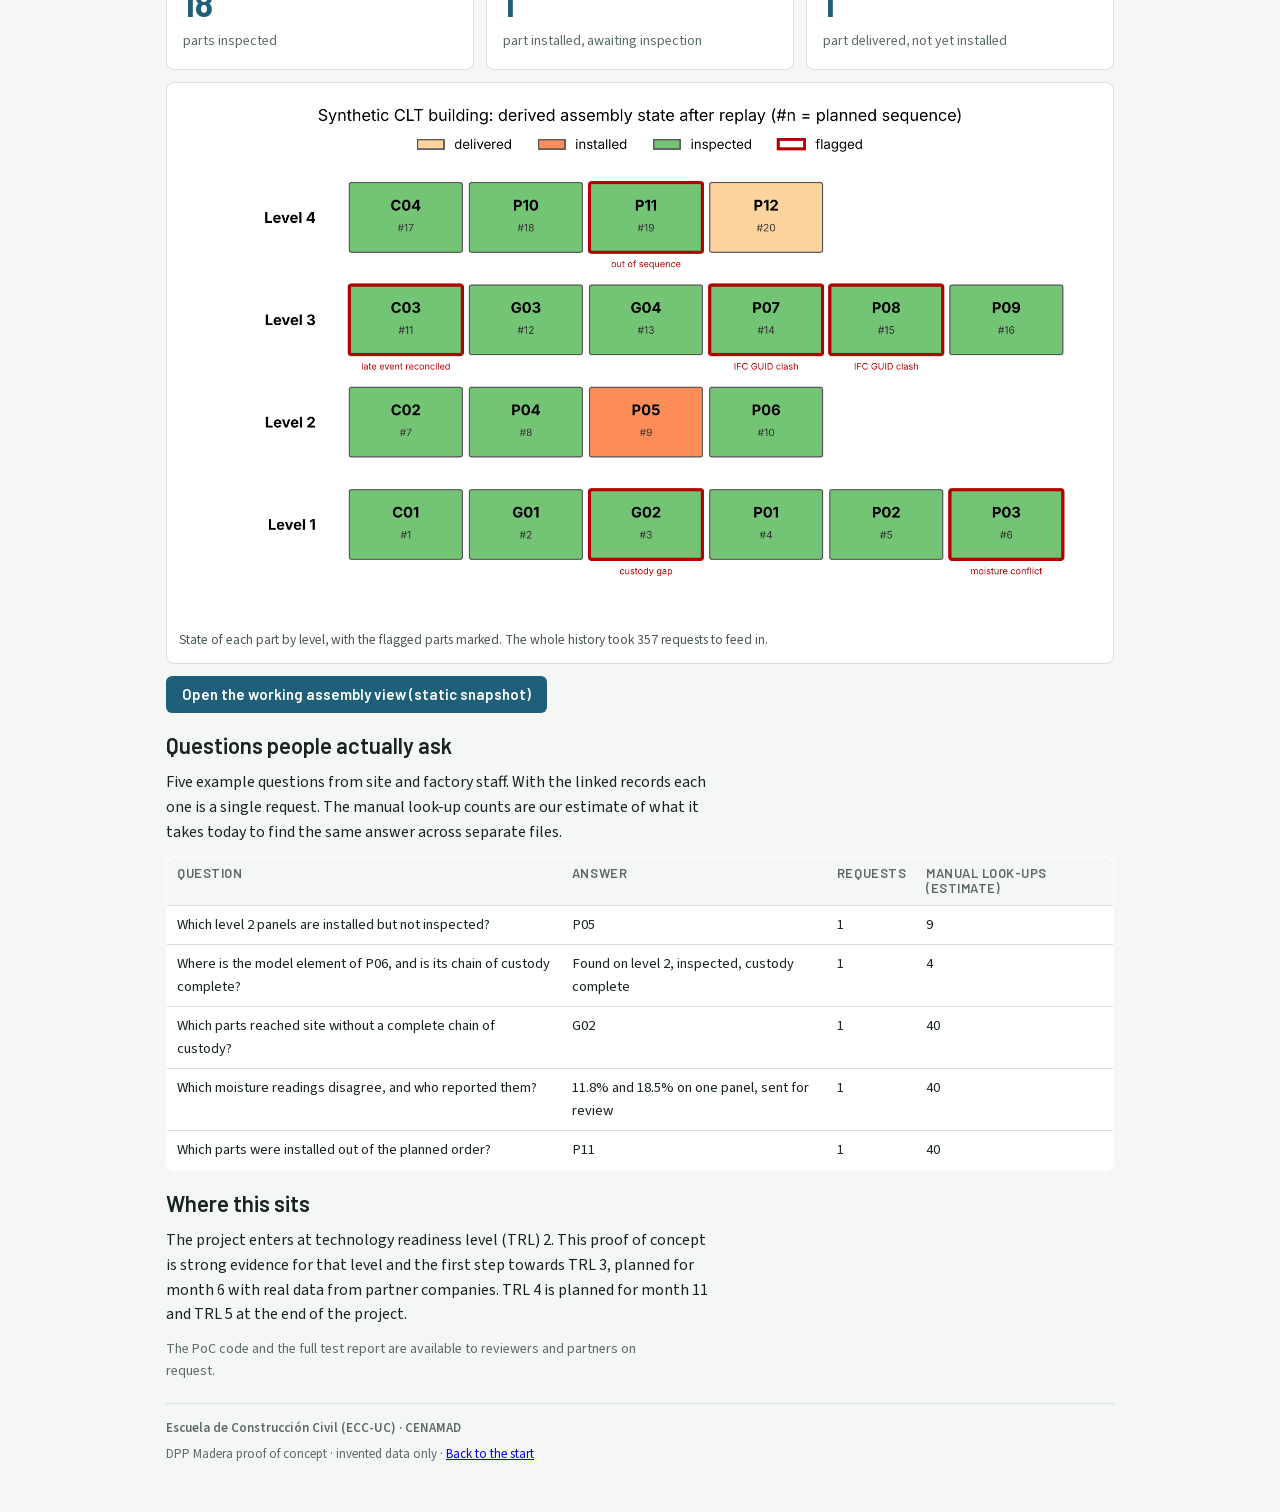
==== commit efd4e213: "Site footer: spell out Escuela de Construcción Civil Co-Authored-By: Claude Opus 5.5 <noreply@anthro" ====
--- a/site/poc.html
+++ b/site/poc.html
@@ -91,7 +91,7 @@
 </section>
 
 <footer>
-  <p><b>ECC-UC · CENAMAD</b></p>
+  <p><b>Escuela de Construcción Civil (ECC-UC) · CENAMAD</b></p>
   <p>DPP Madera proof of concept · invented data only · <a href="index.html">Back to the start</a></p>
 </footer>
 </div>
